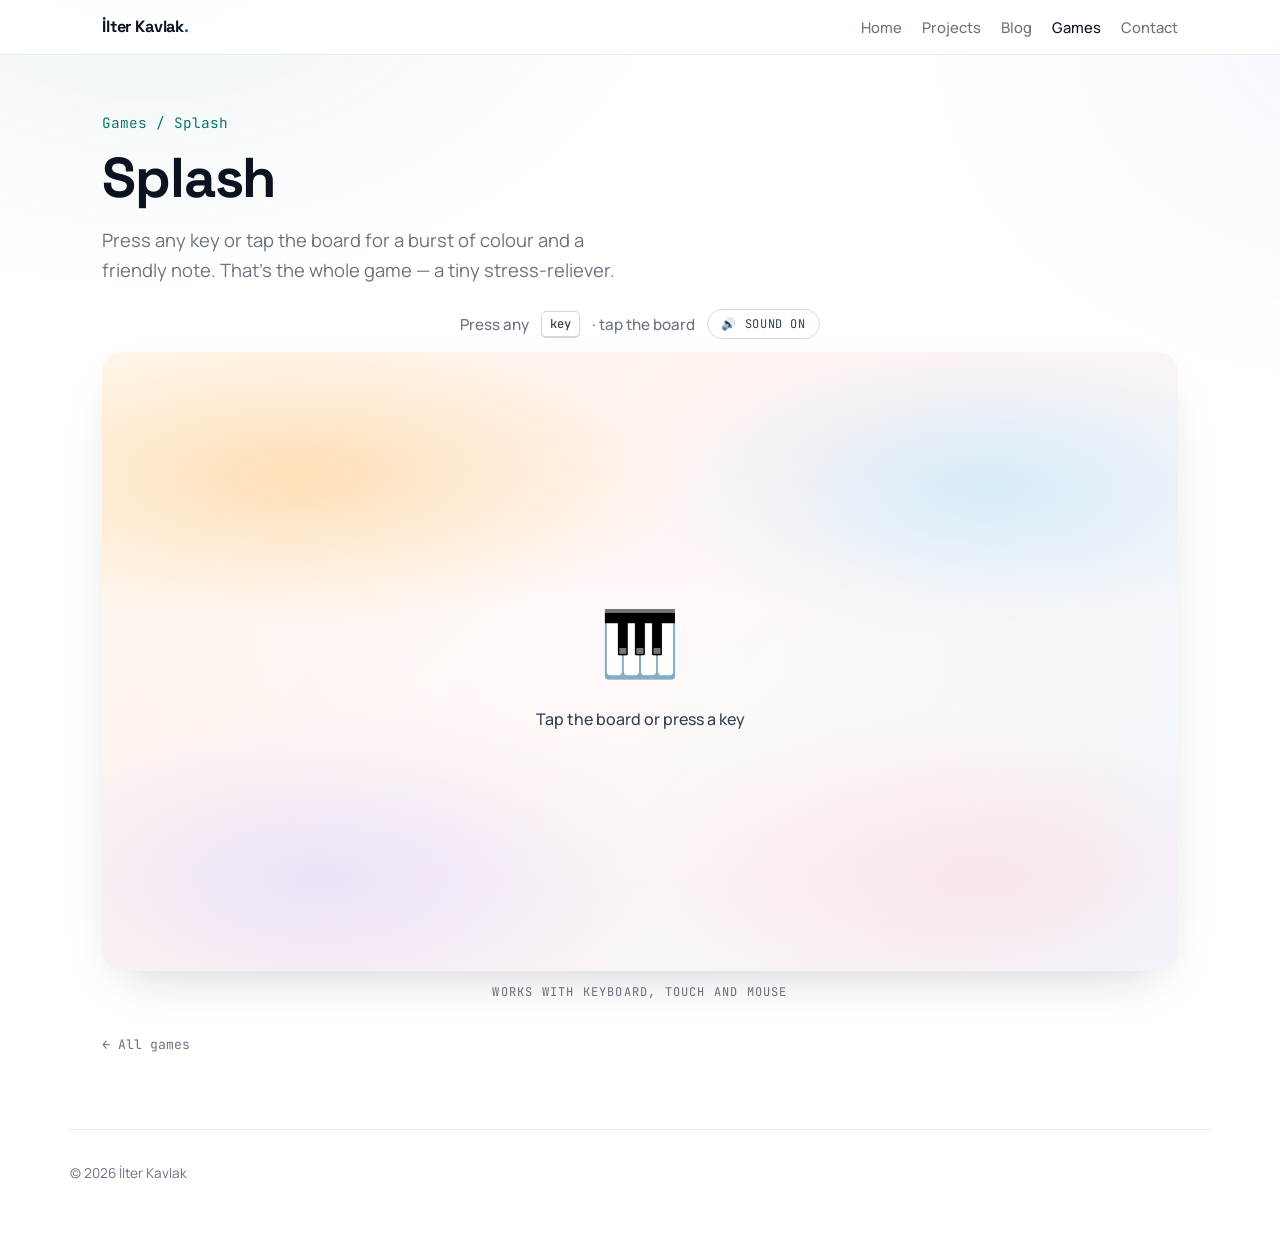
==== games/splash/index.html @ b0c3817f "Rebuild site: simpler structure, separate pages, modern theme Replace the 5,700-line single-file SPA" ====
<!DOCTYPE html>
<html lang="en">
<head>
  <meta charset="UTF-8" />
  <meta name="viewport" content="width=device-width, initial-scale=1.0" />
  <title>Splash — a game by İlter Kavlak</title>
  <meta name="description" content="Press any key or tap the board for a burst of colour and a friendly note. A tiny browser toy." />
  <meta name="theme-color" media="(prefers-color-scheme: light)" content="#ffffff" />
  <meta name="theme-color" media="(prefers-color-scheme: dark)" content="#0d1117" />
  <link rel="canonical" href="https://ilterkavlak.github.io/games/splash/" />
  <link rel="stylesheet" href="../../assets/styles.css" />
  <style>
    /* Splash — page-specific styles (self-contained board) */
    .splash-wrap { display: flex; flex-direction: column; gap: 0.75rem; user-select: none; -webkit-user-select: none; margin-top: 1.5rem; }
    .splash-hint {
      display: flex; align-items: center; justify-content: center; gap: 0.75rem;
      flex-wrap: wrap; color: var(--text-muted); font-size: 0.95rem; font-weight: 500;
    }
    .splash-hint kbd {
      display: inline-block; padding: 2px 8px; border: 1px solid var(--border-strong);
      border-bottom-width: 2px; border-radius: 5px; font-family: var(--font-mono);
      font-size: 0.8em; background: var(--surface); color: var(--text);
    }
    .splash-mute {
      display: inline-flex; align-items: center; gap: 0.5rem; padding: 0.35rem 0.8rem;
      font-family: var(--font-mono); font-size: 0.75rem; letter-spacing: 0.05em;
      text-transform: uppercase; color: var(--text); background: var(--surface);
      border: 1px solid var(--border-strong); border-radius: 100px; cursor: pointer;
      transition: color 0.2s ease, border-color 0.2s ease, background 0.2s ease;
    }
    .splash-mute:hover { color: var(--accent); border-color: var(--accent); background: var(--accent-soft); }
    .splash-mute.is-off { color: var(--text-muted); }
    .splash-board {
      position: relative; width: 100%; height: min(70vh, 620px); min-height: 340px;
      border-radius: 20px; overflow: hidden; touch-action: none;
      -webkit-tap-highlight-color: transparent; cursor: crosshair;
      background:
        radial-gradient(ellipse 60% 40% at 18% 20%, rgba(255, 207, 138, 0.55), transparent 60%),
        radial-gradient(ellipse 50% 40% at 82% 22%, rgba(186, 230, 253, 0.55), transparent 60%),
        radial-gradient(ellipse 55% 45% at 20% 85%, rgba(221, 214, 254, 0.55), transparent 60%),
        radial-gradient(ellipse 55% 45% at 82% 85%, rgba(252, 214, 227, 0.55), transparent 60%),
        radial-gradient(ellipse 70% 55% at 50% 50%, rgba(255, 255, 255, 0.6), transparent 70%),
        linear-gradient(135deg, #fff7ed 0%, #fef3f2 50%, #f0f9ff 100%);
      box-shadow: inset 0 1px 0 rgba(255, 255, 255, 0.9), 0 20px 50px -25px rgba(15, 23, 42, 0.25);
      isolation: isolate;
    }
    .splash-welcome {
      position: absolute; inset: 0; display: flex; flex-direction: column;
      align-items: center; justify-content: center; color: #334155; font-size: 1rem;
      font-weight: 500; pointer-events: none; padding: 0 1.5rem; text-align: center;
    }
    .splash-welcome .emoji { font-size: clamp(2.5rem, 8vw, 4rem); margin-bottom: 0.75rem; animation: splashFloat 2s ease-in-out infinite; }
    @keyframes splashFloat { 0%, 100% { transform: translateY(0); } 50% { transform: translateY(-8px); } }
    .splash-tip { text-align: center; color: var(--text-muted); font-size: 0.75rem; font-family: var(--font-mono); letter-spacing: 0.1em; text-transform: uppercase; }
    .splash-shape {
      position: absolute; pointer-events: none; will-change: transform, opacity;
      transform: translate(-50%, -50%) scale(0);
      animation: shapeLife 2.4s cubic-bezier(0.2, 0.7, 0.3, 1) forwards;
    }
    .splash-shape svg { width: 100%; height: 100%; display: block; filter: drop-shadow(0 8px 12px rgba(15, 23, 42, 0.22)); }
    .splash-shape text { font-family: var(--font-sans); font-weight: 800; paint-order: stroke; stroke: rgba(15, 23, 42, 0.35); stroke-width: 3px; fill: #ffffff; }
    @keyframes shapeLife {
      0%   { opacity: 0; transform: translate(-50%, -50%) scale(0)    rotate(0); }
      12%  { opacity: 1; transform: translate(-50%, -50%) scale(1.2)  rotate(calc(var(--rot) * 0.6)); }
      22%  { opacity: 1; transform: translate(-50%, -50%) scale(0.92) rotate(var(--rot)); }
      35%  { opacity: 1; transform: translate(-50%, -50%) scale(1)    rotate(var(--rot)); }
      75%  { opacity: 1; transform: translate(-50%, -50%) scale(1)    rotate(calc(var(--rot) + 8deg)); }
      100% { opacity: 0; transform: translate(-50%, -50%) scale(1.8)  rotate(calc(var(--rot) + 35deg)); }
    }
    .splash-particle {
      position: absolute; width: 12px; height: 12px; margin: -6px 0 0 -6px; border-radius: 50%;
      pointer-events: none; will-change: transform, opacity;
      animation: particleFly 0.9s cubic-bezier(0.2, 0.7, 0.3, 1) forwards; box-shadow: 0 0 8px 1px currentColor;
    }
    @keyframes particleFly {
      0%   { transform: translate(0, 0) scale(1); opacity: 1; }
      100% { transform: translate(var(--dx), var(--dy)) scale(0.25); opacity: 0; }
    }
    @media (prefers-reduced-motion: reduce) {
      .splash-welcome .emoji { animation: none; }
      .splash-shape { animation-duration: 1s; }
      .splash-particle { animation-duration: 0.4s; }
    }
    @media (max-width: 480px) { .splash-board { height: min(68vh, 520px); border-radius: 16px; } }
  </style>
</head>
<body>
  <a class="skip-link" href="#main">Skip to content</a>

  <nav class="nav" aria-label="Primary">
    <div class="nav-inner">
      <a class="nav-brand" href="../../index.html">İlter Kavlak<span>.</span></a>
      <div class="nav-links">
        <a href="../../index.html">Home</a>
        <a href="../../projects/index.html">Projects</a>
        <a href="../../blog/index.html">Blog</a>
        <a href="../index.html" aria-current="page">Games</a>
        <a href="../../index.html#contact">Contact</a>
      </div>
    </div>
  </nav>

  <main id="main" class="wrap wrap-wide">
    <header class="hero">
      <p class="role">Games / Splash</p>
      <h1>Splash</h1>
      <p class="tagline">Press any key or tap the board for a burst of colour and a friendly note. That's the whole game — a tiny stress-reliever.</p>
    </header>

    <div class="splash-wrap">
      <div class="splash-hint">
        Press any <kbd>key</kbd> · tap the board
        <button class="splash-mute" data-mute type="button" aria-pressed="false">
          <span data-mute-icon aria-hidden="true">🔊</span> <span data-mute-label>Sound on</span>
        </button>
      </div>
      <div class="splash-board" id="splashBoard" aria-live="polite">
        <div class="splash-welcome" data-welcome>
          <span class="emoji" aria-hidden="true">🎹</span>
          Tap the board or press a key
        </div>
      </div>
      <div class="splash-tip">Works with keyboard, touch and mouse</div>
    </div>

    <a class="back-link" href="../index.html">← All games</a>
  </main>

  <footer class="site-footer wrap wrap-wide">
    <p>© <span data-year>2026</span> İlter Kavlak</p>
  </footer>

  <script src="../../assets/app.js"></script>
  <script>
  (function () {
    'use strict';

    var COLORS = ['#FF6B6B','#FFD93D','#6BCB77','#4D96FF','#B983FF','#FF9F45','#FF66C4','#00D9C0','#F472B6','#34D399'];
    var SHAPES = ['circle','star','heart','square','triangle','hexagon','diamond','flower'];
    // C major pentatonic across three octaves — any sequence sounds musical.
    var NOTES = [261.63,293.66,329.63,392.00,440.00,523.25,587.33,659.25,783.99,880.00,1046.50,1174.66,1318.51,1567.98,1760.00];

    var board    = document.getElementById('splashBoard');
    var welcome  = document.querySelector('[data-welcome]');
    var muteBtn  = document.querySelector('[data-mute]');
    var muteIcon = document.querySelector('[data-mute-icon]');
    var muteLbl  = document.querySelector('[data-mute-label]');

    var audioCtx = null;
    var muted = false;
    var lastNoteIndex = -1;

    function ensureAudio() {
      if (!audioCtx) {
        try {
          var AC = window.AudioContext || window.webkitAudioContext;
          if (!AC) return null;
          audioCtx = new AC();
        } catch (_) { return null; }
      }
      if (audioCtx.state === 'suspended') audioCtx.resume().catch(function () {});
      return audioCtx;
    }

    function playNote(freq, duration) {
      duration = duration || 0.6;
      if (muted) return;
      var ctx = ensureAudio();
      if (!ctx) return;
      var now = ctx.currentTime;
      var osc1 = ctx.createOscillator(), osc2 = ctx.createOscillator();
      var gain = ctx.createGain(), gain2 = ctx.createGain();
      osc1.type = 'triangle'; osc1.frequency.value = freq;
      osc2.type = 'sine'; osc2.frequency.value = freq * 2;
      osc1.connect(gain); osc2.connect(gain2);
      gain.connect(ctx.destination); gain2.connect(ctx.destination);
      gain.gain.setValueAtTime(0.0001, now);
      gain.gain.exponentialRampToValueAtTime(0.25, now + 0.015);
      gain.gain.exponentialRampToValueAtTime(0.0001, now + duration);
      gain2.gain.setValueAtTime(0.0001, now);
      gain2.gain.exponentialRampToValueAtTime(0.08, now + 0.02);
      gain2.gain.exponentialRampToValueAtTime(0.0001, now + duration * 0.6);
      osc1.start(now); osc2.start(now);
      osc1.stop(now + duration); osc2.stop(now + duration * 0.6);
    }

    function hash(str) {
      var h = 0;
      for (var i = 0; i < str.length; i++) h = ((h << 5) - h + str.charCodeAt(i)) | 0;
      return Math.abs(h);
    }
    function pickFrom(arr, seed) {
      if (seed == null || seed === '') return arr[Math.floor(Math.random() * arr.length)];
      return arr[hash(String(seed)) % arr.length];
    }
    function nextNote(seed) {
      var idx;
      if (seed == null || seed === '') {
        do { idx = Math.floor(Math.random() * NOTES.length); } while (idx === lastNoteIndex && NOTES.length > 1);
      } else {
        idx = hash(String(seed)) % NOTES.length;
      }
      lastNoteIndex = idx;
      return NOTES[idx];
    }

    function shapeSvg(shape, color, label) {
      var stroke = 'rgba(255,255,255,0.95)';
      var inner;
      switch (shape) {
        case 'circle':   inner = '<circle cx="50" cy="50" r="42" fill="' + color + '" stroke="' + stroke + '" stroke-width="4"/>'; break;
        case 'star':     inner = '<polygon points="50,5 61,35 94,36 67,57 77,90 50,72 23,90 33,57 6,36 39,35" fill="' + color + '" stroke="' + stroke + '" stroke-width="3" stroke-linejoin="round"/>'; break;
        case 'heart':    inner = '<path d="M50 86 C20 60 10 35 28 20 C40 13 50 25 50 35 C50 25 60 13 72 20 C90 35 80 60 50 86 Z" fill="' + color + '" stroke="' + stroke + '" stroke-width="3" stroke-linejoin="round"/>'; break;
        case 'square':   inner = '<rect x="10" y="10" width="80" height="80" rx="14" fill="' + color + '" stroke="' + stroke + '" stroke-width="4"/>'; break;
        case 'triangle': inner = '<polygon points="50,8 92,84 8,84" fill="' + color + '" stroke="' + stroke + '" stroke-width="4" stroke-linejoin="round"/>'; break;
        case 'hexagon':  inner = '<polygon points="50,5 90,27 90,73 50,95 10,73 10,27" fill="' + color + '" stroke="' + stroke + '" stroke-width="4" stroke-linejoin="round"/>'; break;
        case 'diamond':  inner = '<polygon points="50,5 92,50 50,95 8,50" fill="' + color + '" stroke="' + stroke + '" stroke-width="4" stroke-linejoin="round"/>'; break;
        case 'flower':
          inner = '<circle cx="50" cy="22" r="18" fill="' + color + '" stroke="' + stroke + '" stroke-width="3"/>' +
                  '<circle cx="78" cy="40" r="18" fill="' + color + '" stroke="' + stroke + '" stroke-width="3"/>' +
                  '<circle cx="68" cy="78" r="18" fill="' + color + '" stroke="' + stroke + '" stroke-width="3"/>' +
                  '<circle cx="32" cy="78" r="18" fill="' + color + '" stroke="' + stroke + '" stroke-width="3"/>' +
                  '<circle cx="22" cy="40" r="18" fill="' + color + '" stroke="' + stroke + '" stroke-width="3"/>' +
                  '<circle cx="50" cy="50" r="14" fill="#FFFACD" stroke="' + stroke + '" stroke-width="2"/>';
          break;
        default: inner = '<circle cx="50" cy="50" r="42" fill="' + color + '"/>';
      }
      var text = label
        ? '<text x="50" y="' + (shape === 'triangle' ? 70 : 62) + '" text-anchor="middle" font-size="' + (label.length > 1 ? 26 : 40) + '">' + label + '</text>'
        : '';
      return '<svg viewBox="0 0 100 100" xmlns="http://www.w3.org/2000/svg" aria-hidden="true">' + inner + text + '</svg>';
    }

    function spawnParticles(x, y, color) {
      var count = 7;
      for (var i = 0; i < count; i++) {
        var angle = (i / count) * Math.PI * 2 + Math.random() * 0.6;
        var dist = 45 + Math.random() * 35;
        var p = document.createElement('div');
        p.className = 'splash-particle';
        p.style.left = x + 'px';
        p.style.top = y + 'px';
        p.style.background = color;
        p.style.color = color;
        p.style.setProperty('--dx', (Math.cos(angle) * dist) + 'px');
        p.style.setProperty('--dy', (Math.sin(angle) * dist) + 'px');
        board.appendChild(p);
        (function (node) { setTimeout(function () { node.remove(); }, 900); })(p);
      }
    }

    function spawn(seed, label, clientX, clientY) {
      if (welcome) welcome.style.display = 'none';
      var color = pickFrom(COLORS, seed);
      var shape = pickFrom(SHAPES, seed);
      var rect = board.getBoundingClientRect();
      var x, y;
      if (clientX != null && clientY != null) {
        x = clientX - rect.left; y = clientY - rect.top;
      } else {
        var pad = 80;
        x = pad + Math.random() * Math.max(1, rect.width - 2 * pad);
        y = pad + Math.random() * Math.max(1, rect.height - 2 * pad);
      }
      var size = 130 + Math.random() * 70;
      var rot = (Math.random() * 40 - 20).toFixed(1) + 'deg';
      var el = document.createElement('div');
      el.className = 'splash-shape';
      el.style.left = x + 'px'; el.style.top = y + 'px';
      el.style.width = size + 'px'; el.style.height = size + 'px';
      el.style.setProperty('--rot', rot);
      el.innerHTML = shapeSvg(shape, color, label);
      board.appendChild(el);
      (function (node) { setTimeout(function () { node.remove(); }, 2500); })(el);
      spawnParticles(x, y, color);
      playNote(nextNote(seed));
    }

    var IGNORE_KEYS = { Shift:1, Control:1, Alt:1, Meta:1, CapsLock:1, NumLock:1, ScrollLock:1, Tab:1, Escape:1, ContextMenu:1, Dead:1, Unidentified:1 };

    function keyToLabel(k) {
      if (k === ' ' || k === 'Spacebar') return '␣';
      if (k.length === 1) return k.toUpperCase();
      var map = { Enter:'↵', Backspace:'⌫', Delete:'✕', ArrowUp:'↑', ArrowDown:'↓', ArrowLeft:'←', ArrowRight:'→', Home:'⇱', End:'⇲', PageUp:'⇞', PageDown:'⇟' };
      if (map[k]) return map[k];
      if (/^F\d{1,2}$/.test(k)) return k;
      return k.substring(0, 2).toUpperCase();
    }

    function onKeyDown(e) {
      if (e.ctrlKey || e.metaKey || e.altKey) return;
      var t = e.target;
      if (t && (t.tagName === 'INPUT' || t.tagName === 'TEXTAREA' || t.isContentEditable)) return;
      if (IGNORE_KEYS[e.key]) return;
      if (e.repeat) return;
      e.preventDefault();
      spawn(e.key, keyToLabel(e.key), null, null);
    }
    function onPointerDown(e) {
      e.preventDefault();
      try { board.setPointerCapture(e.pointerId); } catch (_) {}
      spawn(null, '', e.clientX, e.clientY);
    }
    function onMute() {
      muted = !muted;
      muteBtn.classList.toggle('is-off', muted);
      muteBtn.setAttribute('aria-pressed', String(muted));
      muteIcon.textContent = muted ? '🔇' : '🔊';
      muteLbl.textContent = muted ? 'Sound off' : 'Sound on';
      if (muted && audioCtx) { try { audioCtx.suspend(); } catch (_) {} }
    }

    document.addEventListener('keydown', onKeyDown);
    board.addEventListener('pointerdown', onPointerDown);
    board.addEventListener('contextmenu', function (e) { e.preventDefault(); });
    muteBtn.addEventListener('click', onMute);
  })();
  </script>
</body>
</html>
---- assets/styles.css ----
@import url('https://fonts.googleapis.com/css2?family=Space+Grotesk:wght@500;600;700&family=Manrope:wght@400;500;600;700;800&family=JetBrains+Mono:wght@400;500&display=swap');

/* ============================================================
   İlter Kavlak — shared stylesheet
   One file drives every page. Light theme by default,
   dark theme applied automatically from the OS setting.
   Fonts (Google Fonts) are @imported above, so pages only need to
   link this one stylesheet: Space Grotesk + Manrope + JetBrains Mono.
   ============================================================ */

/* --- Design tokens: light (default) ------------------------ */
:root {
  --bg:            #ffffff;
  --bg-subtle:     #f6f7f9;
  --surface:       #ffffff;
  --border:        #e6e8ec;
  --border-strong: #d4d8de;

  --text:          #374151;  /* body */
  --text-muted:    #6b7280;  /* secondary / meta */
  --heading:       #0b1220;  /* headings, strong */

  --accent:        #0f766e;  /* teal-700, AA on white */
  --accent-hover:  #0b5a54;
  --accent-soft:   rgba(15, 118, 110, 0.10);
  --accent-glow:   rgba(15, 118, 110, 0.28);
  --on-accent:     #ffffff;   /* text on accent-filled buttons */

  /* Soft page-background mesh (two subtle hues) */
  --glow-1:        rgba(15, 118, 110, 0.08);
  --glow-2:        rgba(124, 110, 240, 0.06);

  --shadow:        0 1px 2px rgba(15, 23, 42, 0.04),
                   0 8px 24px -16px rgba(15, 23, 42, 0.18);

  --font-display: 'Space Grotesk', 'Manrope', -apple-system, BlinkMacSystemFont, sans-serif;
  --font-sans: 'Manrope', -apple-system, BlinkMacSystemFont, 'Segoe UI', Roboto, sans-serif;
  --font-mono: 'JetBrains Mono', 'SF Mono', Menlo, Consolas, monospace;

  --maxw: 820px;         /* readable text column */
  --maxw-wide: 1140px;   /* card grids / wide layouts */
  --radius: 12px;
  --pad-x: clamp(1.1rem, 4vw, 2rem);
}

/* --- Design tokens: dark (OS preference) -------------------- */
@media (prefers-color-scheme: dark) {
  :root {
    --bg:            #0d1117;
    --bg-subtle:     #10151d;
    --surface:       #161b22;
    --border:        #262c36;
    --border-strong: #333b47;

    --text:          #c9d1d9;
    --text-muted:    #8b949e;
    --heading:       #f0f3f6;

    --accent:        #2dd4bf;  /* lighter teal, AA on dark */
    --accent-hover:  #5eead4;
    --accent-soft:   rgba(45, 212, 191, 0.13);
    --accent-glow:   rgba(45, 212, 191, 0.30);
    --on-accent:     #062521;   /* dark text reads better on light teal */

    --glow-1:        rgba(45, 212, 191, 0.10);
    --glow-2:        rgba(129, 140, 248, 0.09);

    --shadow:        0 1px 2px rgba(0, 0, 0, 0.4),
                     0 8px 24px -16px rgba(0, 0, 0, 0.6);
  }
}

/* --- Reset / base ------------------------------------------ */
*, *::before, *::after { margin: 0; padding: 0; box-sizing: border-box; }

html { scroll-behavior: smooth; }

body {
  font-family: var(--font-sans);
  background: var(--bg);
  color: var(--text);
  line-height: 1.65;
  font-size: 16px;
  -webkit-font-smoothing: antialiased;
  -moz-osx-font-smoothing: grayscale;
}

/* Fixed, ultra-subtle two-tone glow that gives the page depth without
   any images or extra markup. Sits behind all content. */
body::before {
  content: "";
  position: fixed;
  inset: 0;
  z-index: -1;
  pointer-events: none;
  background:
    radial-gradient(55rem 38rem at 12% -8%, var(--glow-1), transparent 60%),
    radial-gradient(48rem 40rem at 105% 4%, var(--glow-2), transparent 55%);
}

h1, h2, h3, h4 { color: var(--heading); line-height: 1.22; font-weight: 700; font-family: var(--font-display); letter-spacing: -0.015em; }
h1 { font-size: clamp(1.9rem, 5vw, 2.6rem); letter-spacing: -0.02em; }
h2 { font-size: 1.4rem; letter-spacing: -0.01em; }
h3 { font-size: 1.1rem; }

p { margin: 0 0 1rem; }
strong { color: var(--heading); font-weight: 600; }

a {
  color: var(--accent);
  text-decoration: none;
  transition: color 0.15s ease;
}
a:hover { color: var(--accent-hover); }

ul { list-style: none; }

code, pre { font-family: var(--font-mono); }

:focus-visible {
  outline: 2px solid var(--accent);
  outline-offset: 2px;
  border-radius: 3px;
}

::selection { background: var(--accent-soft); color: var(--heading); }

.skip-link {
  position: absolute;
  left: -999px;
  top: 0;
  background: var(--accent);
  color: #fff;
  padding: 0.5rem 1rem;
  border-radius: 0 0 8px 0;
  z-index: 100;
}
.skip-link:focus { left: 0; color: #fff; }

/* --- Layout helpers ---------------------------------------- */
.wrap {
  width: 100%;
  max-width: var(--maxw);
  margin-inline: auto;
  padding-inline: var(--pad-x);
}
.wrap-wide { max-width: var(--maxw-wide); }

.section { margin-top: 3.5rem; }
.section-title {
  display: inline-flex;
  align-items: center;
  gap: 0.65rem;
  font-family: var(--font-mono);
  font-size: 0.78rem;
  letter-spacing: 0.12em;
  text-transform: uppercase;
  color: var(--accent);
  margin-bottom: 1.25rem;
}
.section-title::before {
  content: "";
  width: 1.8rem;
  height: 2px;
  border-radius: 2px;
  background: linear-gradient(90deg, var(--accent), transparent);
}

.muted { color: var(--text-muted); }
.lede { font-size: 1.08rem; color: var(--text-muted); }

/* --- Top navigation ---------------------------------------- */
.nav {
  position: sticky;
  top: 0;
  z-index: 20;
  background: color-mix(in srgb, var(--bg) 88%, transparent);
  backdrop-filter: saturate(1.4) blur(8px);
  border-bottom: 1px solid var(--border);
}
.nav-inner {
  max-width: var(--maxw-wide);
  margin-inline: auto;
  padding: 0.85rem var(--pad-x);
  display: flex;
  align-items: center;
  justify-content: space-between;
  gap: 1rem;
}
.nav-brand {
  font-family: var(--font-display);
  font-weight: 700;
  color: var(--heading);
  font-size: 1.02rem;
  letter-spacing: -0.01em;
  white-space: nowrap;
}
.nav-brand span { color: var(--accent); }
.nav-links {
  display: flex;
  gap: 1.25rem;
  font-size: 0.92rem;
  flex-wrap: wrap;
}
.nav-links a { color: var(--text-muted); font-weight: 500; }
.nav-links a:hover,
.nav-links a[aria-current="page"] { color: var(--heading); }

/* On phones, stack the links under the brand and let them wrap neatly. */
@media (max-width: 560px) {
  .nav-inner { flex-wrap: wrap; gap: 0.55rem 1rem; padding-block: 0.7rem; }
  .nav-links { width: 100%; gap: 0.65rem 1rem; font-size: 0.88rem; }
}

/* --- Hero (home) ------------------------------------------- */
.hero { padding-top: 3.5rem; }
.hero h1 { font-size: clamp(2.3rem, 6vw, 3.5rem); }
/* Subtle heading→accent gradient, only where background-clip is supported. */
@supports ((-webkit-background-clip: text) or (background-clip: text)) {
  .hero h1 {
    background: linear-gradient(118deg, var(--heading) 38%, var(--accent) 125%);
    -webkit-background-clip: text;
    background-clip: text;
    color: transparent;
  }
}
.hero .role {
  font-family: var(--font-mono);
  font-size: 0.9rem;
  color: var(--accent);
  margin-bottom: 0.6rem;
}
.hero .tagline {
  font-size: 1.15rem;
  color: var(--text-muted);
  max-width: 34rem;
  margin-top: 0.75rem;
}

/* Contact row — prominent, top of home */
.contact-row {
  display: flex;
  flex-wrap: wrap;
  gap: 0.6rem;
  margin-top: 1.6rem;
}
.contact-btn {
  display: inline-flex;
  align-items: center;
  gap: 0.5rem;
  padding: 0.5rem 0.95rem;
  border: 1px solid var(--border-strong);
  border-radius: 100px;
  background: var(--surface);
  color: var(--text);
  font-size: 0.9rem;
  font-weight: 500;
  transition: border-color 0.15s ease, color 0.15s ease, background 0.15s ease;
}
.contact-btn:hover {
  color: var(--accent);
  border-color: var(--accent);
  background: var(--accent-soft);
}
.contact-btn.primary {
  background: linear-gradient(135deg, var(--accent), var(--accent-hover));
  border-color: transparent;
  color: var(--on-accent);
  box-shadow: 0 8px 20px -10px var(--accent-glow);
}
.contact-btn.primary:hover {
  color: var(--on-accent);
  transform: translateY(-1px);
  box-shadow: 0 12px 26px -10px var(--accent-glow);
  filter: brightness(1.04);
}
.contact-btn svg { width: 17px; height: 17px; }

/* --- Prose blocks ------------------------------------------ */
.prose p { margin-bottom: 1rem; }
.prose a { text-decoration: underline; text-underline-offset: 2px; }

.tag-list {
  display: flex;
  flex-wrap: wrap;
  gap: 0.5rem;
  margin-top: 0.75rem;
}
.tag {
  font-family: var(--font-mono);
  font-size: 0.78rem;
  padding: 0.25rem 0.65rem;
  border-radius: 6px;
  background: var(--bg-subtle);
  border: 1px solid var(--border);
  color: var(--text-muted);
}

/* --- Experience -------------------------------------------- */
.exp-item {
  display: grid;
  grid-template-columns: 8.5rem 1fr;
  gap: 0.5rem 1.5rem;
  padding: 1.25rem 0;
  border-top: 1px solid var(--border);
}
.exp-item:first-child { border-top: none; }
.exp-date {
  font-family: var(--font-mono);
  font-size: 0.8rem;
  color: var(--text-muted);
  padding-top: 0.2rem;
}
.exp-role { font-weight: 600; color: var(--heading); }
.exp-role .company { color: var(--accent); }
.exp-sub { font-size: 0.85rem; color: var(--text-muted); margin-bottom: 0.4rem; }
.exp-desc ul { margin: 0.4rem 0 0; padding: 0; }
.exp-desc li {
  position: relative;
  padding-left: 1.1rem;
  margin-bottom: 0.3rem;
  font-size: 0.95rem;
}
.exp-desc li::before {
  content: "–";
  position: absolute;
  left: 0;
  color: var(--accent);
}
@media (max-width: 560px) {
  .exp-item { grid-template-columns: 1fr; gap: 0.35rem; }
}

/* --- Card grid (projects / posts / games) ------------------ */
.card-grid {
  display: grid;
  /* min(280px, 100%) keeps a single card from overflowing very narrow phones */
  grid-template-columns: repeat(auto-fill, minmax(min(280px, 100%), 1fr));
  gap: 1rem;
  margin-top: 1.5rem;
}
.card {
  position: relative;
  overflow: hidden;
  display: flex;
  flex-direction: column;
  padding: 1.5rem;
  border: 1px solid var(--border);
  border-radius: 16px;
  background: var(--surface);
  box-shadow: var(--shadow);
  color: var(--text);           /* whole card is an <a>; keep body-text colour */
  transition: border-color 0.18s ease, transform 0.18s ease, box-shadow 0.18s ease;
}
/* Gradient accent bar that draws in from the left on hover */
.card::after {
  content: "";
  position: absolute;
  top: 0; left: 0; right: 0;
  height: 3px;
  background: linear-gradient(90deg, var(--accent), transparent);
  transform: scaleX(0);
  transform-origin: left;
  transition: transform 0.28s ease;
}
.card:hover {
  border-color: var(--accent);
  transform: translateY(-3px);
  box-shadow: 0 14px 32px -14px var(--accent-glow);
}
.card:hover::after { transform: scaleX(1); }
.card:hover h3 { color: var(--accent); }
.card h3 { margin-bottom: 0.3rem; color: var(--heading); }
.card .card-meta {
  font-family: var(--font-mono);
  font-size: 0.75rem;
  color: var(--text-muted);
  margin-bottom: 0.6rem;
}
.card p { font-size: 0.93rem; color: var(--text-muted); margin-bottom: 1rem; }
.card .card-foot {
  margin-top: auto;
  font-family: var(--font-mono);
  font-size: 0.8rem;
  color: var(--accent);
  transition: transform 0.18s ease;
}
.card:hover .card-foot { transform: translateX(4px); }

/* Empty state (e.g. no blog posts yet) */
.empty {
  margin-top: 2rem;
  padding: 3rem 1.5rem;
  text-align: center;
  border: 1px dashed var(--border-strong);
  border-radius: var(--radius);
  background: var(--bg-subtle);
  color: var(--text-muted);
}
.empty .empty-emoji { font-size: 2rem; display: block; margin-bottom: 0.75rem; }
.empty strong { display: block; color: var(--heading); margin-bottom: 0.3rem; }

/* --- Footer ------------------------------------------------ */
.site-footer {
  margin-top: 4.5rem;
  padding: 2rem 0 3rem;
  border-top: 1px solid var(--border);
  color: var(--text-muted);
  font-size: 0.85rem;
}
.site-footer .socials {
  display: flex;
  gap: 1rem;
  margin-bottom: 0.8rem;
}
.site-footer .socials a { color: var(--text-muted); }
.site-footer .socials a:hover { color: var(--accent); }
.site-footer .socials svg { width: 20px; height: 20px; display: block; }

/* --- Back link (sub-pages) --------------------------------- */
.back-link {
  display: inline-flex;
  align-items: center;
  gap: 0.4rem;
  font-family: var(--font-mono);
  font-size: 0.82rem;
  color: var(--text-muted);
  margin-top: 2rem;
}
.back-link:hover { color: var(--accent); }

/* --- Scroll reveal ----------------------------------------- */
/* .reveal-init is added by JS only; if JS is off nothing is hidden. */
.reveal-init { opacity: 0; transform: translateY(16px); }
.reveal-in {
  opacity: 1;
  transform: none;
  transition: opacity 0.55s ease, transform 0.55s cubic-bezier(0.2, 0.7, 0.3, 1);
}

@media (prefers-reduced-motion: reduce) {
  html { scroll-behavior: auto; }
  * { transition: none !important; }
  .reveal-init { opacity: 1 !important; transform: none !important; }
}
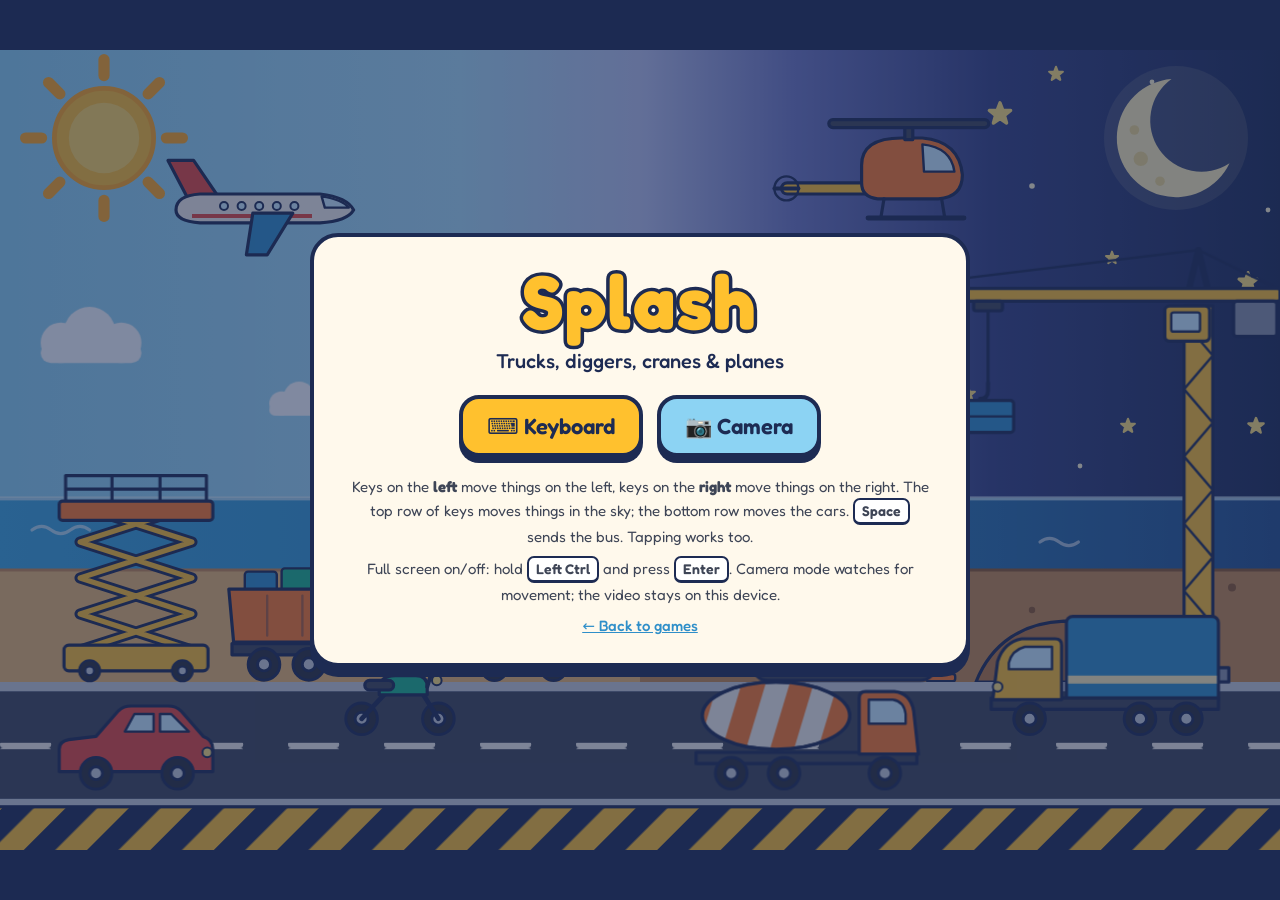
==== commit cd505d1d: "WEB-2026-11 Modernize site, add blobshelf page, rebuild Splash - Refresh the shared theme: floating " ====
--- a/games/splash/index.html
+++ b/games/splash/index.html
@@ -2,319 +2,503 @@
 <html lang="en">
 <head>
   <meta charset="UTF-8" />
-  <meta name="viewport" content="width=device-width, initial-scale=1.0" />
+  <meta name="viewport" content="width=device-width, initial-scale=1.0, viewport-fit=cover" />
   <title>Splash — a game by İlter Kavlak</title>
-  <meta name="description" content="Press any key or tap the board for a burst of colour and a friendly note. A tiny browser toy." />
-  <meta name="theme-color" media="(prefers-color-scheme: light)" content="#ffffff" />
-  <meta name="theme-color" media="(prefers-color-scheme: dark)" content="#0d1117" />
+  <meta name="description" content="A calm toddler toy full of trucks, diggers, cranes, planes and a helicopter. Keys on the left move the left side, keys on the right move the right side — or play with the camera." />
+  <meta name="theme-color" content="#1D2B53" />
   <link rel="canonical" href="https://ilterkavlak.github.io/games/splash/" />
-  <link rel="stylesheet" href="../../assets/styles.css" />
+  <link rel="preconnect" href="https://fonts.googleapis.com" />
+  <link rel="preconnect" href="https://fonts.gstatic.com" crossorigin />
+  <link rel="stylesheet" href="https://fonts.googleapis.com/css2?family=Fredoka:wght@400;500;600;700&display=swap" />
   <style>
-    /* Splash — page-specific styles (self-contained board) */
-    .splash-wrap { display: flex; flex-direction: column; gap: 0.75rem; user-select: none; -webkit-user-select: none; margin-top: 1.5rem; }
-    .splash-hint {
-      display: flex; align-items: center; justify-content: center; gap: 0.75rem;
-      flex-wrap: wrap; color: var(--text-muted); font-size: 0.95rem; font-weight: 500;
-    }
-    .splash-hint kbd {
-      display: inline-block; padding: 2px 8px; border: 1px solid var(--border-strong);
-      border-bottom-width: 2px; border-radius: 5px; font-family: var(--font-mono);
-      font-size: 0.8em; background: var(--surface); color: var(--text);
-    }
-    .splash-mute {
-      display: inline-flex; align-items: center; gap: 0.5rem; padding: 0.35rem 0.8rem;
-      font-family: var(--font-mono); font-size: 0.75rem; letter-spacing: 0.05em;
-      text-transform: uppercase; color: var(--text); background: var(--surface);
-      border: 1px solid var(--border-strong); border-radius: 100px; cursor: pointer;
-      transition: color 0.2s ease, border-color 0.2s ease, background 0.2s ease;
-    }
-    .splash-mute:hover { color: var(--accent); border-color: var(--accent); background: var(--accent-soft); }
-    .splash-mute.is-off { color: var(--text-muted); }
-    .splash-board {
-      position: relative; width: 100%; height: min(70vh, 620px); min-height: 340px;
-      border-radius: 20px; overflow: hidden; touch-action: none;
-      -webkit-tap-highlight-color: transparent; cursor: crosshair;
-      background:
-        radial-gradient(ellipse 60% 40% at 18% 20%, rgba(255, 207, 138, 0.55), transparent 60%),
-        radial-gradient(ellipse 50% 40% at 82% 22%, rgba(186, 230, 253, 0.55), transparent 60%),
-        radial-gradient(ellipse 55% 45% at 20% 85%, rgba(221, 214, 254, 0.55), transparent 60%),
-        radial-gradient(ellipse 55% 45% at 82% 85%, rgba(252, 214, 227, 0.55), transparent 60%),
-        radial-gradient(ellipse 70% 55% at 50% 50%, rgba(255, 255, 255, 0.6), transparent 70%),
-        linear-gradient(135deg, #fff7ed 0%, #fef3f2 50%, #f0f9ff 100%);
-      box-shadow: inset 0 1px 0 rgba(255, 255, 255, 0.9), 0 20px 50px -25px rgba(15, 23, 42, 0.25);
-      isolation: isolate;
-    }
-    .splash-welcome {
-      position: absolute; inset: 0; display: flex; flex-direction: column;
-      align-items: center; justify-content: center; color: #334155; font-size: 1rem;
-      font-weight: 500; pointer-events: none; padding: 0 1.5rem; text-align: center;
-    }
-    .splash-welcome .emoji { font-size: clamp(2.5rem, 8vw, 4rem); margin-bottom: 0.75rem; animation: splashFloat 2s ease-in-out infinite; }
-    @keyframes splashFloat { 0%, 100% { transform: translateY(0); } 50% { transform: translateY(-8px); } }
-    .splash-tip { text-align: center; color: var(--text-muted); font-size: 0.75rem; font-family: var(--font-mono); letter-spacing: 0.1em; text-transform: uppercase; }
-    .splash-shape {
-      position: absolute; pointer-events: none; will-change: transform, opacity;
-      transform: translate(-50%, -50%) scale(0);
-      animation: shapeLife 2.4s cubic-bezier(0.2, 0.7, 0.3, 1) forwards;
-    }
-    .splash-shape svg { width: 100%; height: 100%; display: block; filter: drop-shadow(0 8px 12px rgba(15, 23, 42, 0.22)); }
-    .splash-shape text { font-family: var(--font-sans); font-weight: 800; paint-order: stroke; stroke: rgba(15, 23, 42, 0.35); stroke-width: 3px; fill: #ffffff; }
-    @keyframes shapeLife {
-      0%   { opacity: 0; transform: translate(-50%, -50%) scale(0)    rotate(0); }
-      12%  { opacity: 1; transform: translate(-50%, -50%) scale(1.2)  rotate(calc(var(--rot) * 0.6)); }
-      22%  { opacity: 1; transform: translate(-50%, -50%) scale(0.92) rotate(var(--rot)); }
-      35%  { opacity: 1; transform: translate(-50%, -50%) scale(1)    rotate(var(--rot)); }
-      75%  { opacity: 1; transform: translate(-50%, -50%) scale(1)    rotate(calc(var(--rot) + 8deg)); }
-      100% { opacity: 0; transform: translate(-50%, -50%) scale(1.8)  rotate(calc(var(--rot) + 35deg)); }
-    }
-    .splash-particle {
-      position: absolute; width: 12px; height: 12px; margin: -6px 0 0 -6px; border-radius: 50%;
-      pointer-events: none; will-change: transform, opacity;
-      animation: particleFly 0.9s cubic-bezier(0.2, 0.7, 0.3, 1) forwards; box-shadow: 0 0 8px 1px currentColor;
-    }
-    @keyframes particleFly {
-      0%   { transform: translate(0, 0) scale(1); opacity: 1; }
-      100% { transform: translate(var(--dx), var(--dy)) scale(0.25); opacity: 0; }
-    }
-    @media (prefers-reduced-motion: reduce) {
-      .splash-welcome .emoji { animation: none; }
-      .splash-shape { animation-duration: 1s; }
-      .splash-particle { animation-duration: 0.4s; }
-    }
-    @media (max-width: 480px) { .splash-board { height: min(68vh, 520px); border-radius: 16px; } }
+    html, body { height: 100%; margin: 0; }
+    body {
+      background: #1D2B53;
+      color: #1D2B53;
+      font-family: 'Fredoka', system-ui, sans-serif;
+      overflow: hidden;
+      user-select: none;
+      -webkit-user-select: none;
+      -webkit-tap-highlight-color: transparent;
+      touch-action: manipulation;
+    }
+    #scene { position: fixed; inset: 0; width: 100%; height: 100%; display: block; }
+    .hit { fill: transparent; cursor: pointer; }
+    .glow { fill: #FFFFFF; opacity: 0; pointer-events: none; }
+
+    /* Parent bar: only after start, never in fullscreen. */
+    .bar {
+      position: fixed; top: 12px; left: 50%; transform: translateX(-50%); z-index: 5;
+      display: flex; flex-wrap: wrap; justify-content: center; gap: 6px;
+      width: max-content; max-width: calc(100% - 24px); padding: 6px; border-radius: 26px;
+      background: rgba(29, 43, 83, 0.85); box-shadow: 0 6px 20px rgba(0, 0, 0, 0.25);
+    }
+    .bar button, .bar a {
+      display: inline-flex; align-items: center; gap: 6px; padding: 8px 14px;
+      font: inherit; font-size: 15px; font-weight: 500; color: #1D2B53; text-decoration: none;
+      background: #FFFFFF; border: 0; border-radius: 999px; cursor: pointer;
+    }
+    .bar button[aria-pressed="true"] { background: #FFC12E; }
+    .bar :focus-visible, .start :focus-visible { outline: 3px solid #FFC12E; outline-offset: 2px; }
+    body:not(.is-started) .bar, body.is-fs .bar { display: none; }
+
+    /* Start screen */
+    .start {
+      position: fixed; inset: 0; z-index: 10; display: grid; place-items: center; padding: 16px;
+      background: rgba(29, 43, 83, 0.55); overflow-y: auto;
+    }
+    body.is-started .start { display: none; }
+    .start-card {
+      max-width: 580px; padding: 26px clamp(18px, 5vw, 36px); text-align: center;
+      background: #FFF9EC; border: 4px solid #1D2B53; border-radius: 28px; box-shadow: 0 10px 0 #1D2B53;
+    }
+    .start h1 {
+      margin: 0; font-size: clamp(44px, 10vw, 76px); font-weight: 700; line-height: 1; letter-spacing: 0.02em;
+      color: #FFC12E; -webkit-text-stroke: 7px #1D2B53; paint-order: stroke fill;
+    }
+    .start .sub { margin: 10px 0 0; font-size: 20px; font-weight: 500; }
+    .modes { display: flex; flex-wrap: wrap; justify-content: center; gap: 14px; margin: 22px 0 18px; }
+    .mode {
+      display: inline-flex; align-items: center; gap: 10px; padding: 14px 24px;
+      font: inherit; font-size: 22px; font-weight: 600; color: #1D2B53; cursor: pointer;
+      background: #FFC12E; border: 4px solid #1D2B53; border-radius: 20px; box-shadow: 0 6px 0 #1D2B53;
+    }
+    .mode.cam { background: #8CD3F3; }
+    .mode:active { transform: translateY(4px); box-shadow: 0 2px 0 #1D2B53; }
+    .parents { margin: 0; font-size: 15px; line-height: 1.55; color: #3E4556; }
+    .parents + .parents { margin-top: 8px; }
+    kbd {
+      display: inline-block; padding: 0 7px; font: inherit; font-size: 14px; font-weight: 600;
+      background: #FFFFFF; border: 2px solid #1D2B53; border-bottom-width: 3px; border-radius: 7px;
+    }
+    .start a { color: #2F8FC9; font-weight: 500; }
+
+    #cam {
+      position: fixed; right: 14px; bottom: 14px; z-index: 4; width: 160px; height: 120px;
+      object-fit: cover; border: 3px solid #FFFFFF; border-radius: 14px;
+      transform: scaleX(-1); opacity: 0.6; pointer-events: none;
+    }
+    #cam[hidden] { display: none; }
+    .toast {
+      position: fixed; left: 50%; bottom: 24px; z-index: 6; transform: translateX(-50%);
+      max-width: calc(100% - 32px); padding: 10px 16px; border-radius: 14px;
+      background: #FFFFFF; font-size: 17px; font-weight: 500; text-align: center;
+      opacity: 0; transition: opacity 0.3s ease; pointer-events: none;
+    }
+    .toast.show { opacity: 1; }
   </style>
 </head>
 <body>
-  <a class="skip-link" href="#main">Skip to content</a>
-
-  <nav class="nav" aria-label="Primary">
-    <div class="nav-inner">
-      <a class="nav-brand" href="../../index.html">İlter Kavlak<span>.</span></a>
-      <div class="nav-links">
-        <a href="../../index.html">Home</a>
-        <a href="../../projects/index.html">Projects</a>
-        <a href="../../blog/index.html">Blog</a>
-        <a href="../index.html" aria-current="page">Games</a>
-        <a href="../../index.html#contact">Contact</a>
+  <svg id="scene" viewBox="0 0 1600 1000" preserveAspectRatio="xMidYMid meet" role="img" aria-label="A seaside building site with a plane, a helicopter, a crane, a digger, trucks and cars">
+    <defs>
+      <linearGradient id="sky" x1="0" y1="0" x2="1" y2="0">
+        <stop offset="0" stop-color="#8CD3F3"/>
+        <stop offset="0.36" stop-color="#A8DDF5"/>
+        <stop offset="0.5" stop-color="#B9C3EC"/>
+        <stop offset="0.62" stop-color="#6F78C0"/>
+        <stop offset="0.78" stop-color="#34407F"/>
+        <stop offset="1" stop-color="#1D2B53"/>
+      </linearGradient>
+      <linearGradient id="sea" x1="0" y1="0" x2="1" y2="0">
+        <stop offset="0" stop-color="#3AA6DE"/>
+        <stop offset="0.55" stop-color="#2F8FC9"/>
+        <stop offset="1" stop-color="#24508C"/>
+      </linearGradient>
+      <pattern id="hazard" width="56" height="56" patternUnits="userSpaceOnUse" patternTransform="rotate(45)">
+        <rect width="56" height="56" fill="#FFC12E"/>
+        <rect width="28" height="56" fill="#1D2B53"/>
+      </pattern>
+      <pattern id="dash" width="120" height="8" patternUnits="userSpaceOnUse">
+        <rect width="64" height="8" rx="4" fill="#F4F1EA"/>
+      </pattern>
+      <path id="star" d="M0 -10 L2.47 -3.4 L9.51 -3.09 L3.99 1.3 L5.88 8.09 L0 4.2 L-5.88 8.09 L-3.99 1.3 L-9.51 -3.09 L-2.47 -3.4 Z" fill="#FFE27A" stroke="#FFE27A" stroke-width="3" stroke-linejoin="round"/>
+      <g id="cloud">
+        <circle cx="40" cy="40" r="28"/><circle cx="80" cy="26" r="36"/><circle cx="124" cy="40" r="28"/><rect x="12" y="40" width="140" height="28" rx="14"/>
+      </g>
+      <g id="wheel">
+        <circle r="22" fill="#2A2F3A"/>
+        <circle r="9" fill="#C9CED8"/>
+      </g>
+      <clipPath id="drum-clip"><ellipse rx="92" ry="42"/></clipPath>
+    </defs>
+
+    <!-- Backdrop: day on the left, night on the right -->
+    <g id="backdrop">
+      <rect x="0" y="0" width="1600" height="600" fill="url(#sky)"/>
+      <g>
+        <use href="#star" transform="translate(1250 80) scale(1.4)"/>
+        <use href="#star" transform="translate(1320 30) scale(0.9)"/>
+        <use href="#star" transform="translate(1560 290) scale(1.2)"/>
+        <use href="#star" transform="translate(1390 260) scale(0.8)"/>
+        <use href="#star" transform="translate(1570 470) scale(1)"/>
+        <use href="#star" transform="translate(1210 430) scale(0.9)"/>
+        <use href="#star" transform="translate(1410 470) scale(0.9)"/>
+        <use href="#star" transform="translate(1080 500) scale(0.7)"/>
+      </g>
+      <g fill="#FFF6D0">
+        <circle cx="1290" cy="170" r="3.5"/><circle cx="1440" cy="40" r="3"/><circle cx="1585" cy="200" r="3"/>
+        <circle cx="1500" cy="530" r="3"/><circle cx="1120" cy="440" r="3"/><circle cx="1350" cy="520" r="3"/>
+      </g>
+      <g transform="translate(130 110)">
+        <g stroke="#FFAA1F" stroke-width="14" stroke-linecap="round">
+          <line x1="0" y1="-98" x2="0" y2="-78"/>
+          <line x1="0" y1="-98" x2="0" y2="-78" transform="rotate(45)"/>
+          <line x1="0" y1="-98" x2="0" y2="-78" transform="rotate(90)"/>
+          <line x1="0" y1="-98" x2="0" y2="-78" transform="rotate(135)"/>
+          <line x1="0" y1="-98" x2="0" y2="-78" transform="rotate(180)"/>
+          <line x1="0" y1="-98" x2="0" y2="-78" transform="rotate(225)"/>
+          <line x1="0" y1="-98" x2="0" y2="-78" transform="rotate(270)"/>
+          <line x1="0" y1="-98" x2="0" y2="-78" transform="rotate(315)"/>
+        </g>
+        <circle r="62" fill="#FFC12E" stroke="#FFAA1F" stroke-width="6"/>
+        <circle r="44" fill="#FFD75E"/>
+      </g>
+      <g transform="translate(-250 -60)">
+        <circle cx="1720" cy="170" r="90" fill="#FFF0B8" opacity="0.12"/>
+        <path d="M1714.4 96.2 A74 74 0 1 0 1786.9 201.65 A64 64 0 0 1 1714.4 96.2 Z" fill="#FFF0B8"/>
+        <g fill="#F2DB8B"><circle cx="1676" cy="196" r="9"/><circle cx="1700" cy="224" r="6"/><circle cx="1668" cy="160" r="6"/></g>
+      </g>
+      <g fill="#FFFFFF" opacity="0.95">
+        <use href="#cloud" transform="translate(40 330) scale(0.9)"/>
+        <use href="#cloud" transform="translate(560 300) scale(0.7)"/>
+        <use href="#cloud" transform="translate(330 420) scale(0.55)"/>
+      </g>
+
+      <rect x="0" y="560" width="1600" height="90" fill="url(#sea)"/>
+      <rect x="0" y="558" width="1600" height="5" fill="#D6F0FB" opacity="0.7"/>
+      <g fill="none" stroke="#FFFFFF" stroke-width="4" stroke-linecap="round" opacity="0.6">
+        <path d="M40 600 q12 -9 24 0 t24 0 t24 0"/>
+        <path d="M480 620 q12 -9 24 0 t24 0"/>
+        <path d="M900 600 q12 -9 24 0 t24 0 t24 0"/>
+        <path d="M1300 615 q12 -9 24 0 t24 0"/>
+      </g>
+      <g stroke="#1D2B53" stroke-width="3" stroke-linejoin="round">
+        <line x1="700" y1="512" x2="700" y2="590" stroke-width="4" stroke-linecap="round"/>
+        <path d="M705 518 L705 584 L742 584 Z" fill="#FFFFFF"/>
+        <path d="M695 530 L695 584 L666 584 Z" fill="#FFC12E"/>
+        <path d="M656 590 L744 590 L732 610 Q730 612 726 612 L674 612 Q670 612 668 610 Z" fill="#E8483B"/>
+      </g>
+
+      <rect x="0" y="650" width="800" height="140" fill="#EDB96E"/>
+      <path d="M0 650 L800 650" stroke="#C98B4F" stroke-width="4"/>
+      <rect x="800" y="650" width="800" height="140" fill="#C68A4C"/>
+      <path d="M800 650 L1600 650" stroke="#8E5A2B" stroke-width="4"/>
+      <g fill="#C98B4F"><circle cx="140" cy="690" r="5"/><circle cx="420" cy="676" r="3"/><circle cx="660" cy="700" r="4"/></g>
+      <g fill="#8E5A2B"><circle cx="880" cy="680" r="5"/><circle cx="1290" cy="700" r="4"/><circle cx="1540" cy="672" r="5"/></g>
+      <path d="M1220 790 C1240 740 1280 716 1330 714 C1380 716 1410 750 1424 790 Z" fill="#B9783F" stroke="#1D2B53" stroke-width="4" stroke-linejoin="round"/>
+      <g stroke="#1D2B53" stroke-width="3" stroke-linejoin="round">
+        <path d="M1168 782 L1173 736 Q1176 730 1179 736 L1184 782 Z" fill="#FF7B29"/>
+        <rect x="1158" y="780" width="36" height="9" rx="3" fill="#FF7B29"/>
+        <path d="M1448 782 L1453 736 Q1456 730 1459 736 L1464 782 Z" fill="#FF7B29"/>
+        <rect x="1438" y="780" width="36" height="9" rx="3" fill="#FF7B29"/>
+      </g>
+
+      <rect x="0" y="790" width="1600" height="12" fill="#C9CED8"/>
+      <rect x="0" y="802" width="1600" height="134" fill="#3E4556"/>
+      <rect x="0" y="866" width="1600" height="8" fill="url(#dash)"/>
+      <rect x="0" y="936" width="1600" height="10" fill="#C9CED8"/>
+      <rect x="0" y="944" width="1600" height="4" fill="#1D2B53"/>
+      <rect x="0" y="948" width="1600" height="52" fill="url(#hazard)"/>
+    </g>
+
+    <!-- Soft highlight of the zone that was just played -->
+    <g id="glows">
+      <rect class="glow" data-zone="L0" x="10" y="10" width="780" height="280" rx="40"/>
+      <rect class="glow" data-zone="R0" x="810" y="10" width="780" height="280" rx="40"/>
+      <rect class="glow" data-zone="L1" x="10" y="310" width="780" height="240" rx="40"/>
+      <rect class="glow" data-zone="R1" x="810" y="310" width="780" height="240" rx="40"/>
+      <rect class="glow" data-zone="L2" x="10" y="570" width="780" height="210" rx="40"/>
+      <rect class="glow" data-zone="R2" x="810" y="570" width="780" height="210" rx="40"/>
+      <rect class="glow" data-zone="L3" x="10" y="800" width="780" height="190" rx="40"/>
+      <rect class="glow" data-zone="R3" x="810" y="800" width="780" height="190" rx="40"/>
+    </g>
+
+    <!-- Vehicles. Every animated part pivots at its own (0,0), set by the wrapping translate. -->
+    <g id="vehicles" stroke="#1D2B53" stroke-width="4" stroke-linejoin="round" stroke-linecap="round">
+
+      <!-- Crane (R1) -->
+      <g id="v-crane" transform="translate(1080 790)">
+        <rect x="380" y="-18" width="76" height="18" fill="#8A93A6"/>
+        <rect x="400" y="-470" width="36" height="452" fill="#FFC12E"/>
+        <polyline points="400,-30 436,-72 400,-114 436,-156 400,-198 436,-240 400,-282 436,-324 400,-366 436,-408 400,-450" fill="none" stroke-width="3"/>
+        <path d="M406 -490 L418 -540 L430 -490" fill="none" stroke-width="8"/>
+        <path d="M418 -540 L20 -492 M418 -540 L516 -492" fill="none" stroke-width="3"/>
+        <rect x="0" y="-492" width="520" height="16" rx="3" fill="#FFC12E"/>
+        <rect x="462" y="-476" width="54" height="44" rx="4" fill="#8A93A6"/>
+        <rect x="376" y="-470" width="56" height="44" rx="6" fill="#FFC12E"/>
+        <rect x="384" y="-462" width="36" height="24" rx="3" fill="#CDEEFF" stroke-width="3"/>
+        <g transform="translate(155 -476)">
+          <g data-part="trolley">
+            <rect x="-18" y="0" width="36" height="12" rx="3" fill="#3E4556"/>
+            <g transform="translate(0 12)">
+              <rect data-part="cable" x="-2" y="0" width="4" height="92" fill="#1D2B53" stroke="none"/>
+            </g>
+            <g data-part="hook">
+              <path d="M0 102 L0 112 Q0 122 -10 122" fill="none" stroke-width="5"/>
+              <rect x="-32" y="124" width="64" height="40" rx="4" fill="#2F8FC9"/>
+              <path d="M-32 144 L32 144" stroke-width="3"/>
+            </g>
+          </g>
+        </g>
+      </g>
+
+      <!-- Scissor lift (L1) -->
+      <g id="v-lift" transform="translate(80 790)">
+        <g transform="translate(0 -40)">
+          <g data-part="scissor">
+            <path d="M20 0 L160 -45 L20 -90 L160 -135 L20 -180 M160 0 L20 -45 L160 -90 L20 -135 L160 -180" fill="none" stroke-width="11" vector-effect="non-scaling-stroke"/>
+            <path d="M20 0 L160 -45 L20 -90 L160 -135 L20 -180 M160 0 L20 -45 L160 -90 L20 -135 L160 -180" fill="none" stroke="#FFC12E" stroke-width="5" vector-effect="non-scaling-stroke"/>
+          </g>
+        </g>
+        <g data-part="platform">
+          <path d="M2 -224 L2 -258 L178 -258 L178 -224 M2 -241 L178 -241 M60 -258 L60 -224 M120 -258 L120 -224" fill="none" stroke-width="4"/>
+          <rect x="-6" y="-226" width="192" height="24" rx="4" fill="#FF7B29"/>
+        </g>
+        <rect x="0" y="-46" width="180" height="32" rx="6" fill="#FFC12E"/>
+        <use href="#wheel" transform="translate(32 -14) scale(0.6)"/>
+        <use href="#wheel" transform="translate(148 -14) scale(0.6)"/>
+      </g>
+
+      <!-- Dump truck (L2) -->
+      <g id="v-dump" transform="translate(290 790)">
+        <rect x="0" y="-48" width="250" height="14" fill="#3E4556"/>
+        <path d="M180 -46 L180 -114 Q180 -122 188 -122 L224 -122 Q244 -120 248 -98 L252 -46 Z" fill="#FFC12E"/>
+        <path d="M192 -112 L222 -112 Q236 -110 238 -94 L238 -82 L192 -82 Z" fill="#CDEEFF" stroke-width="3"/>
+        <g transform="translate(2 -50)">
+          <g data-part="bed">
+            <g data-part="load" stroke-width="3">
+              <rect x="14" y="-88" width="40" height="28" rx="4" fill="#2F8FC9"/>
+              <rect x="60" y="-92" width="40" height="32" rx="4" fill="#1BB58C"/>
+              <rect x="106" y="-86" width="40" height="26" rx="4" fill="#E8483B"/>
+            </g>
+            <path d="M0 0 L168 0 L174 -66 L-6 -66 Z" fill="#FF7B29"/>
+            <path d="M42 -8 L42 -58 M86 -8 L86 -58 M130 -8 L130 -58" fill="none" stroke-width="3" opacity="0.35"/>
+          </g>
+        </g>
+        <use href="#wheel" transform="translate(40 -22) scale(0.9)"/>
+        <use href="#wheel" transform="translate(96 -22) scale(0.9)"/>
+        <use href="#wheel" transform="translate(214 -22) scale(0.9)"/>
+      </g>
+
+      <!-- Forklift (L2) -->
+      <g id="v-forklift" transform="translate(570 790)">
+        <rect x="10" y="-82" width="44" height="56" rx="10" fill="#F2A900"/>
+        <path d="M28 -30 L28 -78 L120 -78 L136 -30 Z" fill="#FFC12E"/>
+        <path d="M58 -78 L66 -150 L128 -150 L134 -78" fill="none" stroke-width="6"/>
+        <rect x="56" y="-160" width="84" height="12" rx="4" fill="#3E4556"/>
+        <rect x="72" y="-106" width="22" height="28" rx="4" fill="#3E4556"/>
+        <rect x="148" y="-178" width="12" height="158" fill="#8A93A6"/>
+        <g data-part="forks">
+          <rect x="160" y="-72" width="8" height="54" fill="#3E4556"/>
+          <rect x="160" y="-24" width="58" height="7" fill="#3E4556"/>
+          <rect x="164" y="-36" width="56" height="12" fill="#B9783F"/>
+          <rect x="168" y="-78" width="48" height="42" rx="4" fill="#2F8FC9"/>
+          <path d="M168 -58 L216 -58" stroke-width="3"/>
+        </g>
+        <use href="#wheel" transform="translate(48 -18) scale(0.75)"/>
+        <use href="#wheel" transform="translate(122 -18) scale(0.75)"/>
+      </g>
+
+      <!-- Excavator (R2) -->
+      <g id="v-excavator" transform="translate(940 790)">
+        <rect x="0" y="-42" width="230" height="40" rx="20" fill="#3E4556"/>
+        <g fill="#8A93A6" stroke-width="3">
+          <circle cx="24" cy="-22" r="11"/><circle cx="70" cy="-22" r="9"/><circle cx="115" cy="-22" r="9"/><circle cx="160" cy="-22" r="9"/><circle cx="206" cy="-22" r="11"/>
+        </g>
+        <rect x="30" y="-58" width="170" height="16" fill="#2A3550"/>
+        <rect x="40" y="-110" width="170" height="54" rx="12" fill="#FFC12E"/>
+        <rect x="130" y="-168" width="72" height="62" rx="10" fill="#FFC12E"/>
+        <rect x="142" y="-158" width="48" height="36" rx="6" fill="#CDEEFF" stroke-width="3"/>
+        <g transform="translate(70 -92)">
+          <g data-part="boom">
+            <path d="M0 0 Q-30 -110 -110 -130" fill="none" stroke-width="30"/>
+            <path d="M0 0 Q-30 -110 -110 -130" fill="none" stroke="#FFC12E" stroke-width="20"/>
+            <g transform="translate(-110 -130)">
+              <g data-part="stick">
+                <path d="M0 0 L-24 96" fill="none" stroke-width="24"/>
+                <path d="M0 0 L-24 96" fill="none" stroke="#FFC12E" stroke-width="14"/>
+                <g transform="translate(-24 96)">
+                  <g data-part="bucket">
+                    <path d="M8 -6 L-30 -2 L-28 30 Q-12 46 12 32 Z" fill="#FFC12E"/>
+                    <path d="M-28 30 L-36 40 M-16 38 L-22 50 M0 38 L-2 50" fill="none" stroke-width="4"/>
+                    <circle r="6" fill="#C9CED8" stroke-width="3"/>
+                  </g>
+                </g>
+                <circle r="7" fill="#C9CED8" stroke-width="3"/>
+              </g>
+            </g>
+            <circle r="8" fill="#C9CED8" stroke-width="3"/>
+          </g>
+        </g>
+      </g>
+
+      <!-- Far lane: motorcycle (L3), box truck (R3, facing left) -->
+      <g id="v-motorcycle" transform="translate(500 858)">
+        <g data-part="move">
+          <g transform="translate(-70 0)">
+            <use href="#wheel" transform="translate(22 -22) scale(0.9)"/>
+            <use href="#wheel" transform="translate(118 -22) scale(0.9)"/>
+            <path d="M22 -22 L52 -54 L98 -54 L118 -22" fill="none" stroke-width="6"/>
+            <path d="M44 -58 Q44 -76 64 -76 L90 -76 Q104 -76 104 -62 L104 -52 L44 -52 Z" fill="#1BB58C"/>
+            <rect x="26" y="-70" width="36" height="12" rx="6" fill="#3E4556"/>
+            <path d="M104 -62 L112 -88 M104 -90 L120 -90" fill="none" stroke-width="5"/>
+            <circle cx="116" cy="-70" r="6" fill="#FFE27A" stroke-width="2.5"/>
+          </g>
+        </g>
+      </g>
+      <g id="v-truck" transform="translate(1380 858) scale(-1 1)">
+        <g data-part="move">
+          <g transform="translate(-143 0)">
+            <rect x="0" y="-150" width="190" height="112" rx="8" fill="#2F8FC9"/>
+            <rect x="2" y="-76" width="186" height="10" fill="#FFF0B8" stroke="none"/>
+            <rect x="0" y="-48" width="284" height="14" fill="#3E4556"/>
+            <path d="M196 -46 L196 -114 Q196 -122 204 -122 L246 -122 Q268 -118 276 -94 L282 -46 Z" fill="#FFC12E"/>
+            <path d="M208 -112 L242 -112 Q258 -108 262 -92 L262 -84 L208 -84 Z" fill="#CDEEFF" stroke-width="3"/>
+            <circle cx="276" cy="-62" r="6" fill="#FFE27A" stroke-width="2.5"/>
+            <use href="#wheel" transform="translate(40 -22) scale(0.9)"/>
+            <use href="#wheel" transform="translate(98 -22) scale(0.9)"/>
+            <use href="#wheel" transform="translate(236 -22) scale(0.9)"/>
+          </g>
+        </g>
+      </g>
+
+      <!-- Near lane: car (L3), cement mixer (R3) -->
+      <g id="v-car" transform="translate(170 926)">
+        <g data-part="move">
+          <g transform="translate(-102 0)">
+            <path d="M6 -24 L6 -52 Q6 -62 18 -64 L52 -68 L80 -100 Q86 -106 96 -106 L142 -106 Q152 -106 158 -100 L186 -68 Q198 -64 198 -52 L198 -24 Z" fill="#E8483B"/>
+            <path d="M88 -74 L100 -96 L124 -96 L124 -74 Z" fill="#CDEEFF" stroke-width="3"/>
+            <path d="M132 -74 L132 -96 L146 -96 L168 -74 Z" fill="#CDEEFF" stroke-width="3"/>
+            <circle cx="191" cy="-48" r="6" fill="#FFE27A" stroke-width="2.5"/>
+            <use href="#wheel" transform="translate(52 -22) scale(0.9)"/>
+            <use href="#wheel" transform="translate(154 -22) scale(0.9)"/>
+          </g>
+        </g>
+      </g>
+      <g id="v-mixer" transform="translate(1010 926)">
+        <g data-part="move">
+          <g transform="translate(-140 0)">
+            <rect x="0" y="-48" width="276" height="14" fill="#3E4556"/>
+            <path d="M204 -46 L204 -116 Q204 -124 212 -124 L248 -124 Q268 -122 272 -100 L278 -46 Z" fill="#FF7B29"/>
+            <path d="M216 -114 L246 -114 Q260 -112 262 -96 L262 -84 L216 -84 Z" fill="#CDEEFF" stroke-width="3"/>
+            <g transform="translate(100 -94)">
+              <g data-part="drum">
+                <ellipse rx="92" ry="42" fill="#F4F1EA"/>
+                <g clip-path="url(#drum-clip)">
+                  <g data-part="stripes" fill="#FF7B29" stroke="none">
+                    <path d="M-160 -50 L-130 -50 L-160 50 L-190 50 Z"/>
+                    <path d="M-100 -50 L-70 -50 L-100 50 L-130 50 Z"/>
+                    <path d="M-40 -50 L-10 -50 L-40 50 L-70 50 Z"/>
+                    <path d="M20 -50 L50 -50 L20 50 L-10 50 Z"/>
+                    <path d="M80 -50 L110 -50 L80 50 L50 50 Z"/>
+                    <path d="M140 -50 L170 -50 L140 50 L110 50 Z"/>
+                  </g>
+                </g>
+                <ellipse rx="92" ry="42" fill="none"/>
+              </g>
+            </g>
+            <use href="#wheel" transform="translate(44 -22) scale(0.9)"/>
+            <use href="#wheel" transform="translate(110 -22) scale(0.9)"/>
+            <use href="#wheel" transform="translate(236 -22) scale(0.9)"/>
+          </g>
+        </g>
+      </g>
+
+      <!-- Bus (Space): waits off-screen on the left -->
+      <g id="v-bus" transform="translate(-240 926)">
+        <g data-part="move">
+          <g transform="translate(-190 0)">
+            <rect x="10" y="-180" width="360" height="152" rx="22" fill="#E8483B"/>
+            <rect x="12" y="-90" width="356" height="12" fill="#FFF0B8" stroke="none"/>
+            <g fill="#CDEEFF" stroke-width="3">
+              <rect x="28" y="-160" width="46" height="44" rx="8"/>
+              <rect x="84" y="-160" width="46" height="44" rx="8"/>
+              <rect x="140" y="-160" width="46" height="44" rx="8"/>
+              <rect x="196" y="-160" width="46" height="44" rx="8"/>
+              <rect x="252" y="-160" width="46" height="44" rx="8"/>
+              <path d="M310 -160 L350 -160 Q362 -160 364 -148 L366 -110 L310 -110 Z"/>
+            </g>
+            <circle cx="360" cy="-56" r="7" fill="#FFE27A" stroke-width="2.5"/>
+            <use href="#wheel" transform="translate(82 -26)"/>
+            <use href="#wheel" transform="translate(300 -26)"/>
+          </g>
+        </g>
+      </g>
+
+      <!-- Sky: plane (L0), helicopter (R0) -->
+      <g id="v-plane" transform="translate(330 200)">
+        <g data-part="move">
+          <path d="M-96 -16 L-120 -62 L-88 -62 L-58 -18 Z" fill="#E8483B"/>
+          <path d="M-110 0 Q-110 -18 -80 -20 L70 -20 Q104 -16 112 0 Q104 14 70 16 L-80 16 Q-110 14 -110 0 Z" fill="#F4F1EA"/>
+          <path d="M72 -17 Q98 -13 106 -3 L76 -3 Z" fill="#CDEEFF" stroke-width="3"/>
+          <g fill="#CDEEFF" stroke-width="2.5">
+            <circle cx="-50" cy="-5" r="5"/><circle cx="-28" cy="-5" r="5"/><circle cx="-6" cy="-5" r="5"/><circle cx="16" cy="-5" r="5"/><circle cx="38" cy="-5" r="5"/>
+          </g>
+          <rect x="-90" y="5" width="150" height="5" fill="#E8483B" stroke="none"/>
+          <path d="M-14 4 L36 4 L4 56 L-22 56 Z" fill="#2F8FC9"/>
+        </g>
+      </g>
+      <g id="v-helicopter" transform="translate(1090 210)">
+        <g data-part="move">
+          <g transform="translate(-113 -36)">
+            <rect x="0" y="-8" width="112" height="14" rx="7" fill="#FFC12E"/>
+            <g transform="translate(6 -1)">
+              <g data-part="tail">
+                <circle r="15" fill="none" stroke-width="3"/>
+                <path d="M-15 0 L15 0" fill="none" stroke-width="5"/>
+              </g>
+            </g>
+            <path d="M100 -30 Q100 -64 150 -64 L176 -64 Q222 -60 226 -18 Q226 10 196 12 L120 12 Q100 10 100 -8 Z" fill="#FF7B29"/>
+            <path d="M176 -56 Q212 -52 216 -22 L178 -22 Z" fill="#CDEEFF" stroke-width="3"/>
+            <path d="M128 12 L124 36 M200 12 L204 36" fill="none"/>
+            <path d="M108 36 L228 36" fill="none" stroke-width="6"/>
+            <rect x="154" y="-78" width="10" height="16" fill="#3E4556"/>
+            <g transform="translate(159 -82)">
+              <rect data-part="rotor" x="-100" y="-5" width="200" height="10" rx="5" fill="#3E4556"/>
+            </g>
+          </g>
+        </g>
+      </g>
+    </g>
+
+    <!-- Tap targets: left/right half × sky, high, ground, road -->
+    <g id="hits">
+      <rect class="hit" data-zone="L0" x="0" y="0" width="800" height="300"/>
+      <rect class="hit" data-zone="R0" x="800" y="0" width="800" height="300"/>
+      <rect class="hit" data-zone="L1" x="0" y="300" width="800" height="260"/>
+      <rect class="hit" data-zone="R1" x="800" y="300" width="800" height="260"/>
+      <rect class="hit" data-zone="L2" x="0" y="560" width="800" height="230"/>
+      <rect class="hit" data-zone="R2" x="800" y="560" width="800" height="230"/>
+      <rect class="hit" data-zone="L3" x="0" y="790" width="800" height="210"/>
+      <rect class="hit" data-zone="R3" x="800" y="790" width="800" height="210"/>
+    </g>
+  </svg>
+
+  <div class="bar" role="toolbar" aria-label="Parent controls">
+    <button type="button" data-action="camera" aria-pressed="false">📷 Camera</button>
+    <button type="button" data-action="sound" aria-pressed="true">🔊 Sound</button>
+    <button type="button" data-action="names" aria-pressed="true">🗣️ Names (TR)</button>
+    <button type="button" data-action="fullscreen">⛶ Full screen</button>
+    <a href="../index.html">← Games</a>
+  </div>
+
+  <div class="start" id="start">
+    <div class="start-card">
+      <h1>Splash</h1>
+      <p class="sub">Trucks, diggers, cranes &amp; planes</p>
+      <div class="modes">
+        <button class="mode" type="button" data-start="keyboard">⌨️ Keyboard</button>
+        <button class="mode cam" type="button" data-start="camera">📷 Camera</button>
       </div>
+      <p class="parents">Keys on the <strong>left</strong> move things on the left, keys on the <strong>right</strong> move things on the right. The top row of keys moves things in the sky; the bottom row moves the cars. <kbd>Space</kbd> sends the bus. Tapping works too.</p>
+      <p class="parents">Full screen on/off: hold <kbd>Left Ctrl</kbd> and press <kbd>Enter</kbd>. Camera mode watches for movement; the video stays on this device.</p>
+      <p class="parents"><a href="../index.html">← Back to games</a></p>
     </div>
-  </nav>
-
-  <main id="main" class="wrap wrap-wide">
-    <header class="hero">
-      <p class="role">Games / Splash</p>
-      <h1>Splash</h1>
-      <p class="tagline">Press any key or tap the board for a burst of colour and a friendly note. That's the whole game — a tiny stress-reliever.</p>
-    </header>
-
-    <div class="splash-wrap">
-      <div class="splash-hint">
-        Press any <kbd>key</kbd> · tap the board
-        <button class="splash-mute" data-mute type="button" aria-pressed="false">
-          <span data-mute-icon aria-hidden="true">🔊</span> <span data-mute-label>Sound on</span>
-        </button>
-      </div>
-      <div class="splash-board" id="splashBoard" aria-live="polite">
-        <div class="splash-welcome" data-welcome>
-          <span class="emoji" aria-hidden="true">🎹</span>
-          Tap the board or press a key
-        </div>
-      </div>
-      <div class="splash-tip">Works with keyboard, touch and mouse</div>
-    </div>
-
-    <a class="back-link" href="../index.html">← All games</a>
-  </main>
-
-  <footer class="site-footer wrap wrap-wide">
-    <p>© <span data-year>2026</span> İlter Kavlak</p>
-  </footer>
-
-  <script src="../../assets/app.js"></script>
-  <script>
-  (function () {
-    'use strict';
-
-    var COLORS = ['#FF6B6B','#FFD93D','#6BCB77','#4D96FF','#B983FF','#FF9F45','#FF66C4','#00D9C0','#F472B6','#34D399'];
-    var SHAPES = ['circle','star','heart','square','triangle','hexagon','diamond','flower'];
-    // C major pentatonic across three octaves — any sequence sounds musical.
-    var NOTES = [261.63,293.66,329.63,392.00,440.00,523.25,587.33,659.25,783.99,880.00,1046.50,1174.66,1318.51,1567.98,1760.00];
-
-    var board    = document.getElementById('splashBoard');
-    var welcome  = document.querySelector('[data-welcome]');
-    var muteBtn  = document.querySelector('[data-mute]');
-    var muteIcon = document.querySelector('[data-mute-icon]');
-    var muteLbl  = document.querySelector('[data-mute-label]');
-
-    var audioCtx = null;
-    var muted = false;
-    var lastNoteIndex = -1;
-
-    function ensureAudio() {
-      if (!audioCtx) {
-        try {
-          var AC = window.AudioContext || window.webkitAudioContext;
-          if (!AC) return null;
-          audioCtx = new AC();
-        } catch (_) { return null; }
-      }
-      if (audioCtx.state === 'suspended') audioCtx.resume().catch(function () {});
-      return audioCtx;
-    }
-
-    function playNote(freq, duration) {
-      duration = duration || 0.6;
-      if (muted) return;
-      var ctx = ensureAudio();
-      if (!ctx) return;
-      var now = ctx.currentTime;
-      var osc1 = ctx.createOscillator(), osc2 = ctx.createOscillator();
-      var gain = ctx.createGain(), gain2 = ctx.createGain();
-      osc1.type = 'triangle'; osc1.frequency.value = freq;
-      osc2.type = 'sine'; osc2.frequency.value = freq * 2;
-      osc1.connect(gain); osc2.connect(gain2);
-      gain.connect(ctx.destination); gain2.connect(ctx.destination);
-      gain.gain.setValueAtTime(0.0001, now);
-      gain.gain.exponentialRampToValueAtTime(0.25, now + 0.015);
-      gain.gain.exponentialRampToValueAtTime(0.0001, now + duration);
-      gain2.gain.setValueAtTime(0.0001, now);
-      gain2.gain.exponentialRampToValueAtTime(0.08, now + 0.02);
-      gain2.gain.exponentialRampToValueAtTime(0.0001, now + duration * 0.6);
-      osc1.start(now); osc2.start(now);
-      osc1.stop(now + duration); osc2.stop(now + duration * 0.6);
-    }
-
-    function hash(str) {
-      var h = 0;
-      for (var i = 0; i < str.length; i++) h = ((h << 5) - h + str.charCodeAt(i)) | 0;
-      return Math.abs(h);
-    }
-    function pickFrom(arr, seed) {
-      if (seed == null || seed === '') return arr[Math.floor(Math.random() * arr.length)];
-      return arr[hash(String(seed)) % arr.length];
-    }
-    function nextNote(seed) {
-      var idx;
-      if (seed == null || seed === '') {
-        do { idx = Math.floor(Math.random() * NOTES.length); } while (idx === lastNoteIndex && NOTES.length > 1);
-      } else {
-        idx = hash(String(seed)) % NOTES.length;
-      }
-      lastNoteIndex = idx;
-      return NOTES[idx];
-    }
-
-    function shapeSvg(shape, color, label) {
-      var stroke = 'rgba(255,255,255,0.95)';
-      var inner;
-      switch (shape) {
-        case 'circle':   inner = '<circle cx="50" cy="50" r="42" fill="' + color + '" stroke="' + stroke + '" stroke-width="4"/>'; break;
-        case 'star':     inner = '<polygon points="50,5 61,35 94,36 67,57 77,90 50,72 23,90 33,57 6,36 39,35" fill="' + color + '" stroke="' + stroke + '" stroke-width="3" stroke-linejoin="round"/>'; break;
-        case 'heart':    inner = '<path d="M50 86 C20 60 10 35 28 20 C40 13 50 25 50 35 C50 25 60 13 72 20 C90 35 80 60 50 86 Z" fill="' + color + '" stroke="' + stroke + '" stroke-width="3" stroke-linejoin="round"/>'; break;
-        case 'square':   inner = '<rect x="10" y="10" width="80" height="80" rx="14" fill="' + color + '" stroke="' + stroke + '" stroke-width="4"/>'; break;
-        case 'triangle': inner = '<polygon points="50,8 92,84 8,84" fill="' + color + '" stroke="' + stroke + '" stroke-width="4" stroke-linejoin="round"/>'; break;
-        case 'hexagon':  inner = '<polygon points="50,5 90,27 90,73 50,95 10,73 10,27" fill="' + color + '" stroke="' + stroke + '" stroke-width="4" stroke-linejoin="round"/>'; break;
-        case 'diamond':  inner = '<polygon points="50,5 92,50 50,95 8,50" fill="' + color + '" stroke="' + stroke + '" stroke-width="4" stroke-linejoin="round"/>'; break;
-        case 'flower':
-          inner = '<circle cx="50" cy="22" r="18" fill="' + color + '" stroke="' + stroke + '" stroke-width="3"/>' +
-                  '<circle cx="78" cy="40" r="18" fill="' + color + '" stroke="' + stroke + '" stroke-width="3"/>' +
-                  '<circle cx="68" cy="78" r="18" fill="' + color + '" stroke="' + stroke + '" stroke-width="3"/>' +
-                  '<circle cx="32" cy="78" r="18" fill="' + color + '" stroke="' + stroke + '" stroke-width="3"/>' +
-                  '<circle cx="22" cy="40" r="18" fill="' + color + '" stroke="' + stroke + '" stroke-width="3"/>' +
-                  '<circle cx="50" cy="50" r="14" fill="#FFFACD" stroke="' + stroke + '" stroke-width="2"/>';
-          break;
-        default: inner = '<circle cx="50" cy="50" r="42" fill="' + color + '"/>';
-      }
-      var text = label
-        ? '<text x="50" y="' + (shape === 'triangle' ? 70 : 62) + '" text-anchor="middle" font-size="' + (label.length > 1 ? 26 : 40) + '">' + label + '</text>'
-        : '';
-      return '<svg viewBox="0 0 100 100" xmlns="http://www.w3.org/2000/svg" aria-hidden="true">' + inner + text + '</svg>';
-    }
-
-    function spawnParticles(x, y, color) {
-      var count = 7;
-      for (var i = 0; i < count; i++) {
-        var angle = (i / count) * Math.PI * 2 + Math.random() * 0.6;
-        var dist = 45 + Math.random() * 35;
-        var p = document.createElement('div');
-        p.className = 'splash-particle';
-        p.style.left = x + 'px';
-        p.style.top = y + 'px';
-        p.style.background = color;
-        p.style.color = color;
-        p.style.setProperty('--dx', (Math.cos(angle) * dist) + 'px');
-        p.style.setProperty('--dy', (Math.sin(angle) * dist) + 'px');
-        board.appendChild(p);
-        (function (node) { setTimeout(function () { node.remove(); }, 900); })(p);
-      }
-    }
-
-    function spawn(seed, label, clientX, clientY) {
-      if (welcome) welcome.style.display = 'none';
-      var color = pickFrom(COLORS, seed);
-      var shape = pickFrom(SHAPES, seed);
-      var rect = board.getBoundingClientRect();
-      var x, y;
-      if (clientX != null && clientY != null) {
-        x = clientX - rect.left; y = clientY - rect.top;
-      } else {
-        var pad = 80;
-        x = pad + Math.random() * Math.max(1, rect.width - 2 * pad);
-        y = pad + Math.random() * Math.max(1, rect.height - 2 * pad);
-      }
-      var size = 130 + Math.random() * 70;
-      var rot = (Math.random() * 40 - 20).toFixed(1) + 'deg';
-      var el = document.createElement('div');
-      el.className = 'splash-shape';
-      el.style.left = x + 'px'; el.style.top = y + 'px';
-      el.style.width = size + 'px'; el.style.height = size + 'px';
-      el.style.setProperty('--rot', rot);
-      el.innerHTML = shapeSvg(shape, color, label);
-      board.appendChild(el);
-      (function (node) { setTimeout(function () { node.remove(); }, 2500); })(el);
-      spawnParticles(x, y, color);
-      playNote(nextNote(seed));
-    }
-
-    var IGNORE_KEYS = { Shift:1, Control:1, Alt:1, Meta:1, CapsLock:1, NumLock:1, ScrollLock:1, Tab:1, Escape:1, ContextMenu:1, Dead:1, Unidentified:1 };
-
-    function keyToLabel(k) {
-      if (k === ' ' || k === 'Spacebar') return '␣';
-      if (k.length === 1) return k.toUpperCase();
-      var map = { Enter:'↵', Backspace:'⌫', Delete:'✕', ArrowUp:'↑', ArrowDown:'↓', ArrowLeft:'←', ArrowRight:'→', Home:'⇱', End:'⇲', PageUp:'⇞', PageDown:'⇟' };
-      if (map[k]) return map[k];
-      if (/^F\d{1,2}$/.test(k)) return k;
-      return k.substring(0, 2).toUpperCase();
-    }
-
-    function onKeyDown(e) {
-      if (e.ctrlKey || e.metaKey || e.altKey) return;
-      var t = e.target;
-      if (t && (t.tagName === 'INPUT' || t.tagName === 'TEXTAREA' || t.isContentEditable)) return;
-      if (IGNORE_KEYS[e.key]) return;
-      if (e.repeat) return;
-      e.preventDefault();
-      spawn(e.key, keyToLabel(e.key), null, null);
-    }
-    function onPointerDown(e) {
-      e.preventDefault();
-      try { board.setPointerCapture(e.pointerId); } catch (_) {}
-      spawn(null, '', e.clientX, e.clientY);
-    }
-    function onMute() {
-      muted = !muted;
-      muteBtn.classList.toggle('is-off', muted);
-      muteBtn.setAttribute('aria-pressed', String(muted));
-      muteIcon.textContent = muted ? '🔇' : '🔊';
-      muteLbl.textContent = muted ? 'Sound off' : 'Sound on';
-      if (muted && audioCtx) { try { audioCtx.suspend(); } catch (_) {} }
-    }
-
-    document.addEventListener('keydown', onKeyDown);
-    board.addEventListener('pointerdown', onPointerDown);
-    board.addEventListener('contextmenu', function (e) { e.preventDefault(); });
-    muteBtn.addEventListener('click', onMute);
-  })();
-  </script>
+  </div>
+
+  <video id="cam" autoplay muted playsinline hidden></video>
+  <div class="toast" id="toast" role="status" aria-live="polite"></div>
+
+  <script src="splash.js"></script>
 </body>
 </html>
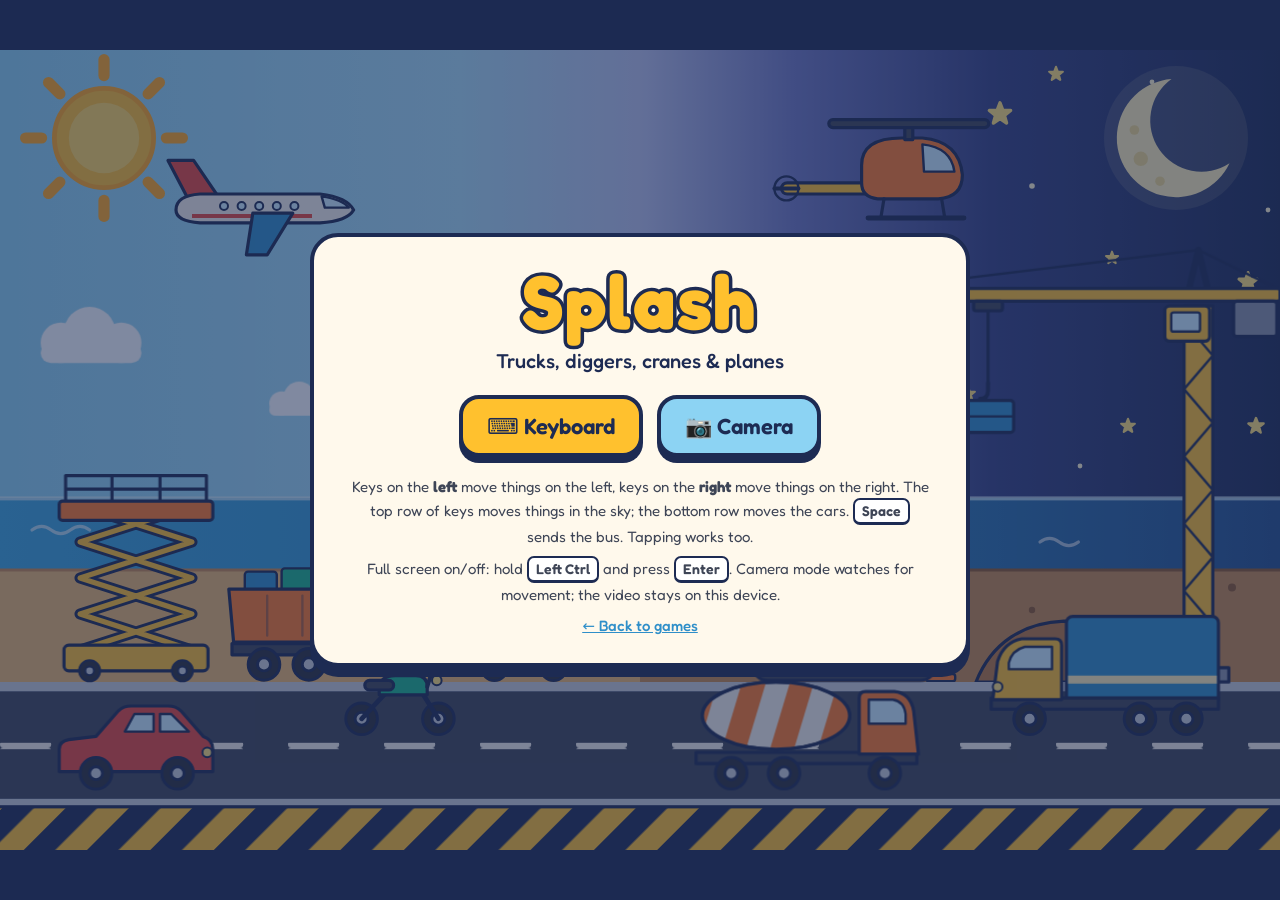
==== commit d73ba16e: "WEB-2026-11 Splash: recorded Turkish names, mobile fixes - Speak vehicle names from 12 pre-recorded " ====
--- a/games/splash/index.html
+++ b/games/splash/index.html
@@ -41,6 +41,12 @@
     .bar button[aria-pressed="true"] { background: #FFC12E; }
     .bar :focus-visible, .start :focus-visible { outline: 3px solid #FFC12E; outline-offset: 2px; }
     body:not(.is-started) .bar, body.is-fs .bar { display: none; }
+    /* Phones: icons only, so the bar covers less of the sky (iPhone can't go fullscreen). */
+    @media (max-width: 760px), (max-height: 500px) {
+      .bar { top: 6px; gap: 4px; padding: 4px; }
+      .bar button, .bar a { padding: 6px 10px; font-size: 16px; }
+      .bar span { display: none; }
+    }
 
     /* Start screen */
     .start {
@@ -120,7 +126,10 @@
         <circle r="9" fill="#C9CED8"/>
       </g>
       <clipPath id="drum-clip"><ellipse rx="92" ry="42"/></clipPath>
+      <!-- On screens that aren't 16:10 the scene is letterboxed; hide what's outside it. -->
+      <clipPath id="scene-clip"><rect width="1600" height="1000"/></clipPath>
     </defs>
+    <g clip-path="url(#scene-clip)">
 
     <!-- Backdrop: day on the left, night on the right -->
     <g id="backdrop">
@@ -472,14 +481,15 @@
       <rect class="hit" data-zone="L3" x="0" y="790" width="800" height="210"/>
       <rect class="hit" data-zone="R3" x="800" y="790" width="800" height="210"/>
     </g>
+    </g>
   </svg>
 
   <div class="bar" role="toolbar" aria-label="Parent controls">
-    <button type="button" data-action="camera" aria-pressed="false">📷 Camera</button>
-    <button type="button" data-action="sound" aria-pressed="true">🔊 Sound</button>
-    <button type="button" data-action="names" aria-pressed="true">🗣️ Names (TR)</button>
-    <button type="button" data-action="fullscreen">⛶ Full screen</button>
-    <a href="../index.html">← Games</a>
+    <button type="button" data-action="camera" aria-pressed="false" aria-label="Camera">📷 <span>Camera</span></button>
+    <button type="button" data-action="sound" aria-pressed="true" aria-label="Sound">🔊 <span>Sound</span></button>
+    <button type="button" data-action="names" aria-pressed="true" aria-label="Names (Turkish)">🗣️ <span>Names (TR)</span></button>
+    <button type="button" data-action="fullscreen" aria-label="Full screen">⛶ <span>Full screen</span></button>
+    <a href="../index.html" aria-label="Back to games">← <span>Games</span></a>
   </div>
 
   <div class="start" id="start">
